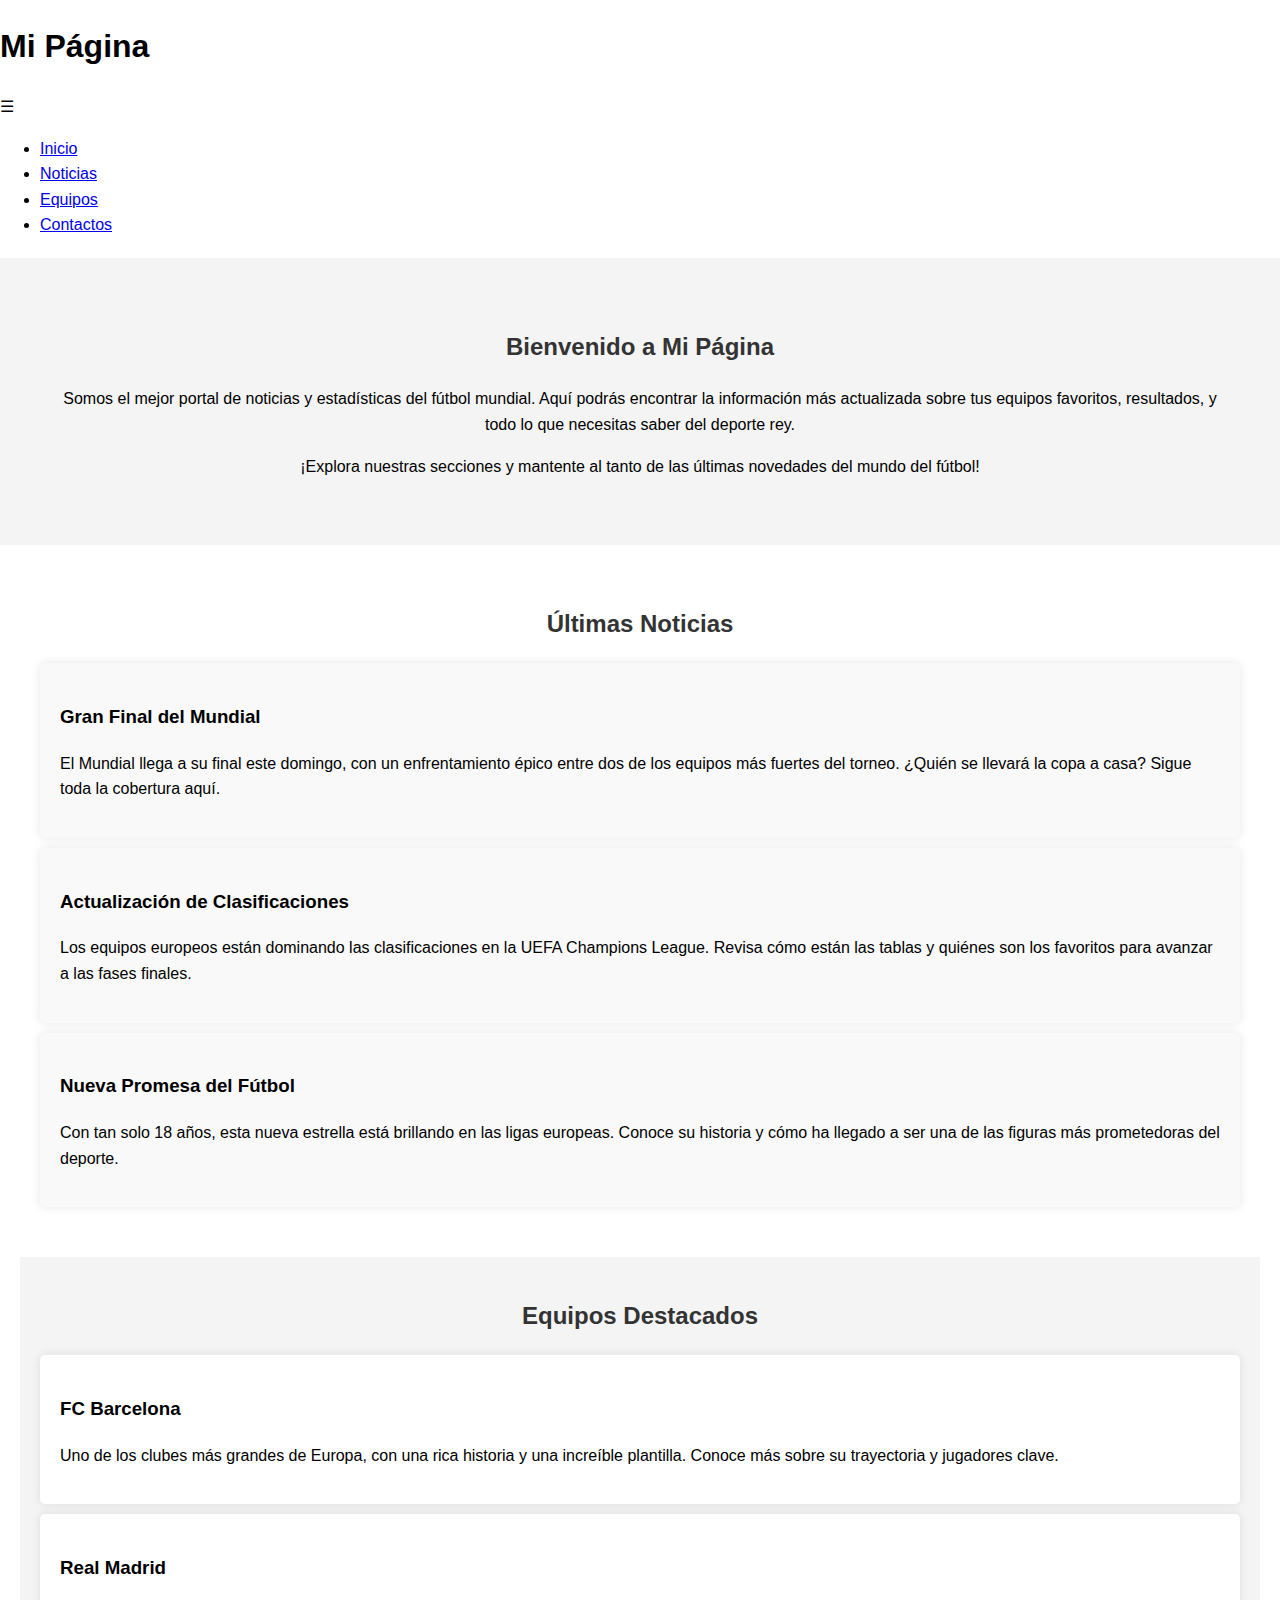
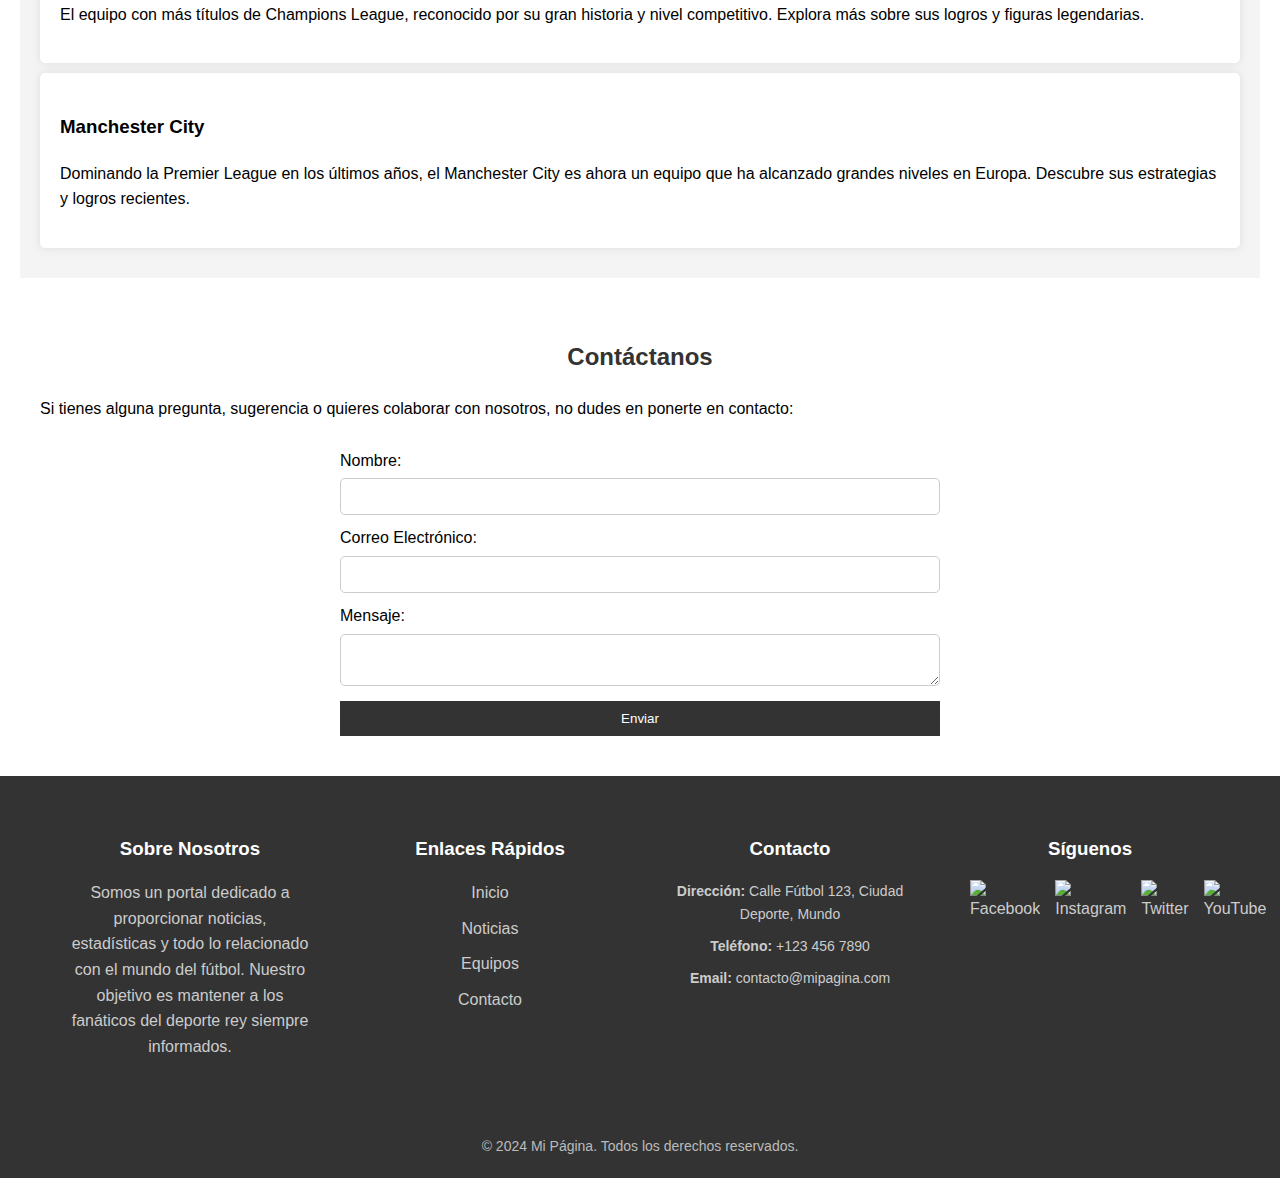
==== fifa/index.html @ 0c9778e5 "send" ====
<!DOCTYPE html>
<html lang="es">
  <head>
    <meta charset="UTF-8" />
    <meta name="viewport" content="width=device-width, initial-scale=1.0" />
    <title>FIFA</title>
    <link rel="stylesheet" href="styles.css" />
  </head>
  <body>
    <header>
      <nav>
        <div class="logo">
          <h1>Mi Página</h1>
        </div>
        <div class="menu-icon" id="menu-icon">
          <span>&#9776;</span>
        </div>
        <ul class="nav-links" id="nav-links">
          <li><a href="#">Inicio</a></li>
          <li><a href="#">Noticias</a></li>
          <li><a href="#">Equipos</a></li>
          <li><a href="#">Contactos</a></li>
        </ul>
      </nav>
    </header>

    <main>
      <!-- Sección de Inicio -->
      <section id="inicio">
        <h2>Bienvenido a Mi Página</h2>
        <p>Somos el mejor portal de noticias y estadísticas del fútbol mundial. Aquí podrás encontrar la información más actualizada sobre tus equipos favoritos, resultados, y todo lo que necesitas saber del deporte rey.</p>
        <p>¡Explora nuestras secciones y mantente al tanto de las últimas novedades del mundo del fútbol!</p>
      </section>

      <!-- Sección de Noticias -->
      <section id="noticias">
        <h2>Últimas Noticias</h2>
        <article>
          <h3>Gran Final del Mundial</h3>
          <p>El Mundial llega a su final este domingo, con un enfrentamiento épico entre dos de los equipos más fuertes del torneo. ¿Quién se llevará la copa a casa? Sigue toda la cobertura aquí.</p>
        </article>
        <article>
          <h3>Actualización de Clasificaciones</h3>
          <p>Los equipos europeos están dominando las clasificaciones en la UEFA Champions League. Revisa cómo están las tablas y quiénes son los favoritos para avanzar a las fases finales.</p>
        </article>
        <article>
          <h3>Nueva Promesa del Fútbol</h3>
          <p>Con tan solo 18 años, esta nueva estrella está brillando en las ligas europeas. Conoce su historia y cómo ha llegado a ser una de las figuras más prometedoras del deporte.</p>
        </article>
      </section>

      <!-- Sección de Equipos -->
      <section id="equipos">
        <h2>Equipos Destacados</h2>
        <div class="equipo">
          <h3>FC Barcelona</h3>
          <p>Uno de los clubes más grandes de Europa, con una rica historia y una increíble plantilla. Conoce más sobre su trayectoria y jugadores clave.</p>
        </div>
        <div class="equipo">
          <h3>Real Madrid</h3>
          <p>El equipo con más títulos de Champions League, reconocido por su gran historia y nivel competitivo. Explora más sobre sus logros y figuras legendarias.</p>
        </div>
        <div class="equipo">
          <h3>Manchester City</h3>
          <p>Dominando la Premier League en los últimos años, el Manchester City es ahora un equipo que ha alcanzado grandes niveles en Europa. Descubre sus estrategias y logros recientes.</p>
        </div>
      </section>

      <!-- Sección de Contacto -->
      <section id="contacto">
        <h2>Contáctanos</h2>
        <p>Si tienes alguna pregunta, sugerencia o quieres colaborar con nosotros, no dudes en ponerte en contacto:</p>
        <form>
          <label for="nombre">Nombre:</label>
          <input type="text" id="nombre" name="nombre" required />

          <label for="email">Correo Electrónico:</label>
          <input type="email" id="email" name="email" required />

          <label for="mensaje">Mensaje:</label>
          <textarea id="mensaje" name="mensaje" required></textarea>

          <button type="submit">Enviar</button>
        </form>
      </section>
    </main>
    <footer>
      <div class="footer-container">
        <div class="footer-section about">
          <h3>Sobre Nosotros</h3>
          <p>Somos un portal dedicado a proporcionar noticias, estadísticas y todo lo relacionado con el mundo del fútbol. Nuestro objetivo es mantener a los fanáticos del deporte rey siempre informados.</p>
        </div>
        <div class="footer-section quick-links">
          <h3>Enlaces Rápidos</h3>
          <ul>
            <li><a href="#inicio">Inicio</a></li>
            <li><a href="#noticias">Noticias</a></li>
            <li><a href="#equipos">Equipos</a></li>
            <li><a href="#contacto">Contacto</a></li>
          </ul>
        </div>
        <div class="footer-section contact">
          <h3>Contacto</h3>
          <ul>
            <li><strong>Dirección:</strong> Calle Fútbol 123, Ciudad Deporte, Mundo</li>
            <li><strong>Teléfono:</strong> +123 456 7890</li>
            <li><strong>Email:</strong> contacto@mipagina.com</li>
          </ul>
        </div>
        <div class="footer-section social-media">
          <h3>Síguenos</h3>
          <ul class="social-links">
            <li>
              <a href="#"><img src="https://img.icons8.com/ios-filled/50/ffffff/facebook-new.png" alt="Facebook" /></a>
            </li>
            <li>
              <a href="#"><img src="https://img.icons8.com/ios-filled/50/ffffff/instagram-new.png" alt="Instagram" /></a>
            </li>
            <li>
              <a href="#"><img src="https://img.icons8.com/ios-filled/50/ffffff/twitter-squared.png" alt="Twitter" /></a>
            </li>
            <li>
              <a href="#"><img src="https://img.icons8.com/ios-filled/50/ffffff/youtube-play.png" alt="YouTube" /></a>
            </li>
          </ul>
        </div>
      </div>
      <div class="footer-bottom">
        <p>&copy; 2024 Mi Página. Todos los derechos reservados.</p>
      </div>
    </footer>

    <script src="scripts.js"></script>
  </body>
</html>
---- fifa/styles.css ----
/* General */
body {
    font-family: Arial, sans-serif;
    padding: 0;
    margin: 0;
    line-height: 1.6;
}

h2 {
    margin-top: 20px;
    text-align: center;
    color: #333;
}

/* Secciones */
section {
    padding: 20px;
    margin: 20px auto;
    max-width: 1200px;
}

section#inicio {
    background-color: #f4f4f4;
    padding: 50px;
    text-align: center;
}

section#noticias {
    background-color: #fff;
}

section#noticias article {
    background-color: #f9f9f9;
    padding: 20px;
    margin: 10px 0;
    border-radius: 5px;
    box-shadow: 0 0 10px rgba(0, 0, 0, 0.1);
}

section#equipos {
    background-color: #f4f4f4;
}

section#equipos .equipo {
    background-color: #fff;
    padding: 20px;
    margin: 10px 0;
    border-radius: 5px;
    box-shadow: 0 0 10px rgba(0, 0, 0, 0.1);
}

section#contacto {
    background-color: #fff;
}

form {
    max-width: 600px;
    margin: 0 auto;
    display: flex;
    flex-direction: column;
}

form label {
    margin-top: 10px;
}

form input,
form textarea {
    padding: 10px;
    margin-top: 5px;
    border: 1px solid #ccc;
    border-radius: 5px;
}

form button {
    margin-top: 15px;
    padding: 10px;
    background-color: #333;
    color: white;
    border: none;
    cursor: pointer;
}

form button:hover {
    background-color: #555;
}

/* Footer */
footer {
    text-align: center;
    padding: 20px;
    background-color: #333;
    color: white;
    margin-top: 20px;
}

/* Responsivo */
@media (max-width: 768px) {
    section {
        padding: 10px;
    }

    form input,
    form textarea {
        width: 100%;
    }
}

/* Footer */
footer {
    background-color: #333;
    color: white;
    padding: 20px 0;
    font-size: 16px;
}

.footer-container {
    display: flex;
    flex-wrap: wrap;
    justify-content: space-around;
    padding: 20px;
    max-width: 1200px;
    margin: 0 auto;
}

.footer-section {
    flex-basis: 20%;
    min-width: 200px;
    margin-bottom: 20px;
}

.footer-section h3 {
    margin-bottom: 15px;
    color: #ffffff;
}

.footer-section p {
    line-height: 1.6;
    color: #cccccc;
}

.footer-section ul {
    list-style-type: none;
    padding: 0;
}

.footer-section ul li {
    margin-bottom: 10px;
    color: #cccccc;
}

.footer-section ul li a {
    color: #cccccc;
    text-decoration: none;
}

.footer-section ul li a:hover {
    color: white;
}

.footer-section.contact ul li {
    font-size: 14px;
}

.footer-section.social-media .social-links {
    display: flex;
}

.footer-section.social-media .social-links li {
    margin-right: 15px;
}

.footer-section.social-media .social-links li img {
    width: 30px;
    height: 30px;
}

.footer-bottom {
    text-align: center;
    margin-top: 20px;
    font-size: 14px;
    color: #bbbbbb;
}

.footer-bottom p {
    margin: 0;
}

/* Responsivo */
@media (max-width: 768px) {
    .footer-container {
        flex-direction: column;
        align-items: center;
    }

    .footer-section {
        flex-basis: 100%;
        text-align: center;
    }

    .footer-section ul {
        text-align: center;
    }

    .footer-section.social-media .social-links {
        justify-content: center;
    }
}
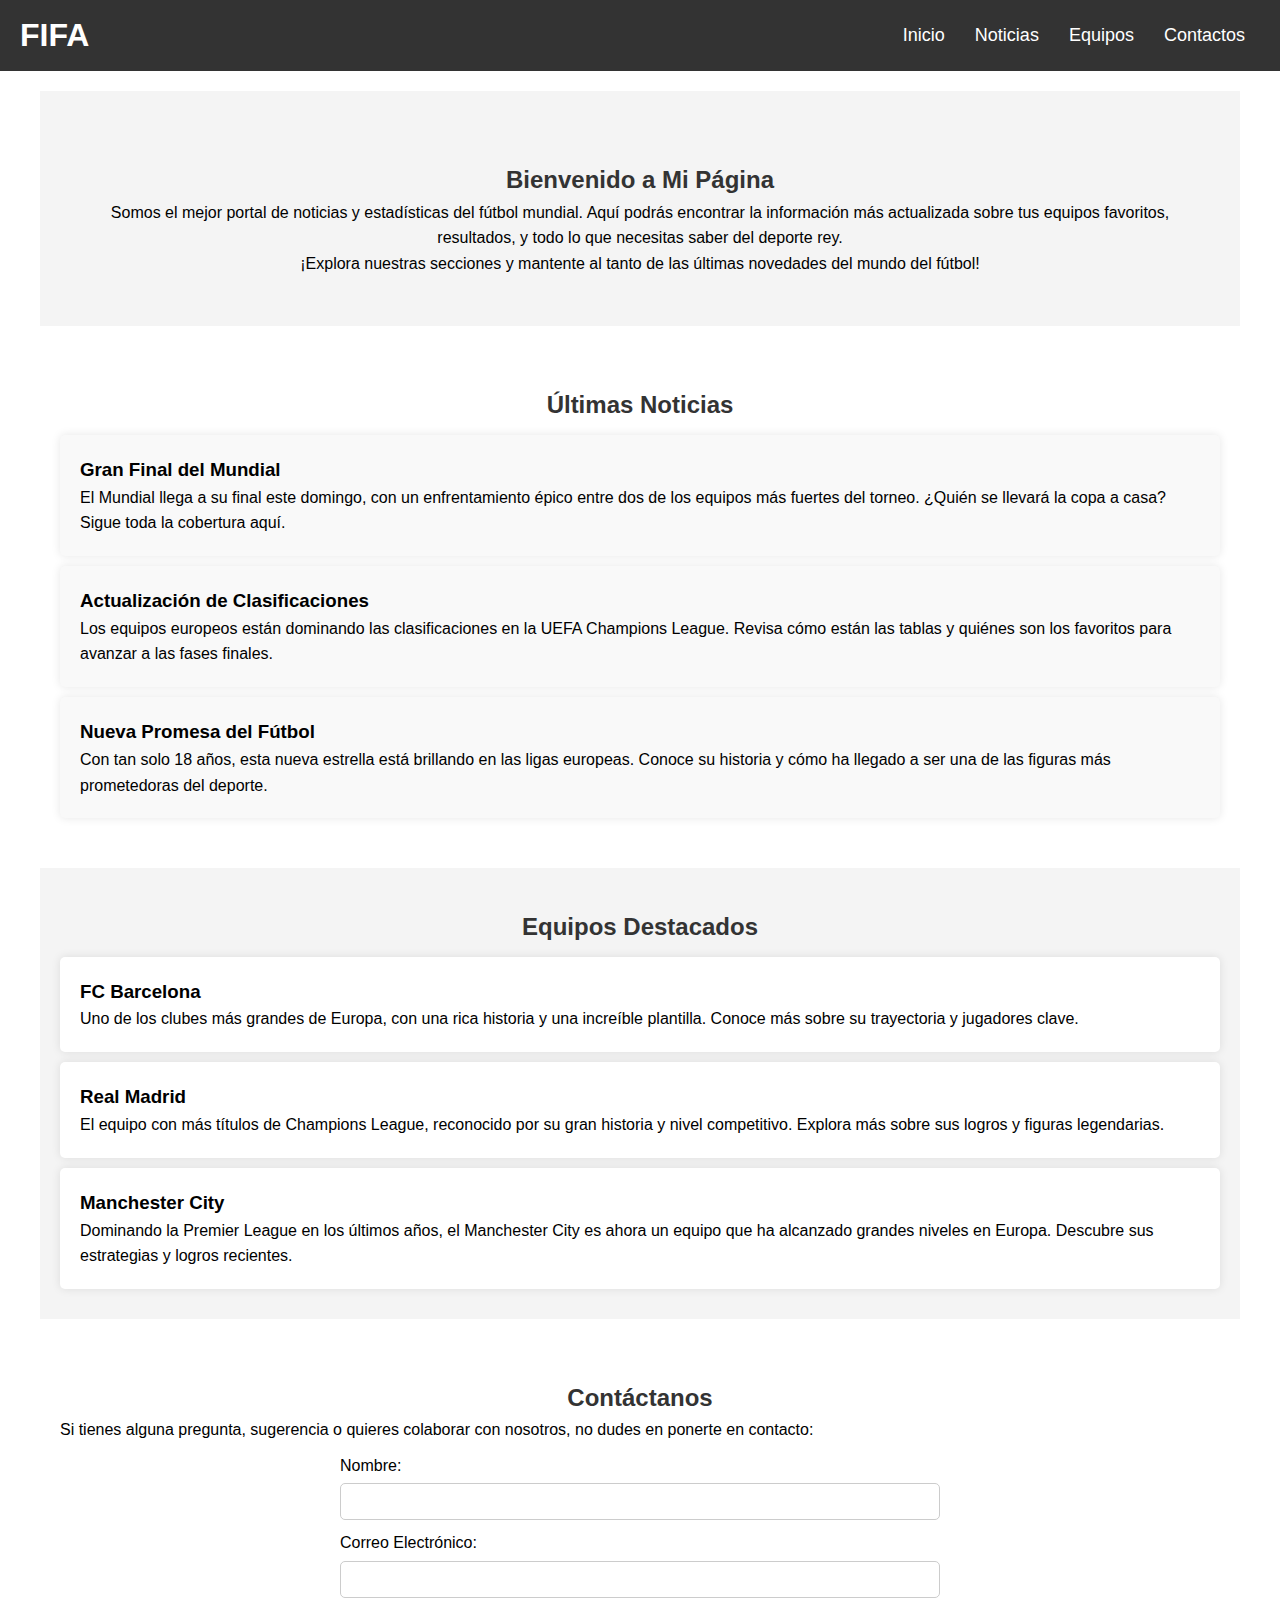
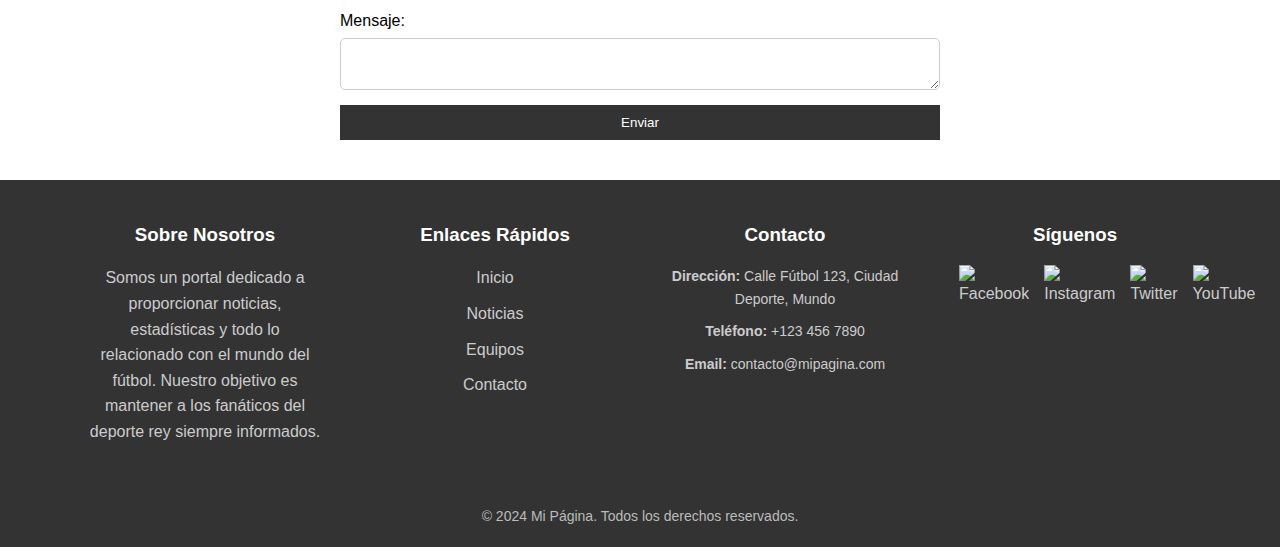
==== commit f23a9ace: "send" ====
--- a/fifa/index.html
+++ b/fifa/index.html
@@ -10,7 +10,7 @@
     <header>
       <nav>
         <div class="logo">
-          <h1>Mi Página</h1>
+          <h1>FIFA</h1>
         </div>
         <div class="menu-icon" id="menu-icon">
           <span>&#9776;</span>
--- a/fifa/styles.css
+++ b/fifa/styles.css
@@ -1,3 +1,77 @@
+* {
+    margin: 0;
+    padding: 0;
+    box-sizing: border-box;
+}
+
+body {
+    font-family: Arial, sans-serif;
+}
+
+header {
+    background-color: #333;
+    padding: 10px 20px;
+}
+
+.logo h1 {
+    color: white;
+}
+
+nav {
+    display: flex;
+    justify-content: space-between;
+    align-items: center;
+}
+
+.nav-links {
+    display: flex;
+    list-style: none;
+}
+
+.nav-links li {
+    margin: 0 15px;
+}
+
+.nav-links li a {
+    text-decoration: none;
+    color: white;
+    font-size: 18px;
+}
+
+.menu-icon {
+    display: none;
+    color: white;
+    font-size: 30px;
+    cursor: pointer;
+}
+
+/* Responsivo: en pantallas pequeñas */
+@media (max-width: 768px) {
+    .nav-links {
+        display: none;
+        flex-direction: column;
+        position: absolute;
+        top: 60px;
+        right: 20px;
+        background-color: #333;
+        width: 200px;
+        border-radius: 5px;
+    }
+
+    .nav-links li {
+        margin: 15px 0;
+        text-align: center;
+    }
+
+    .menu-icon {
+        display: block;
+    }
+
+    .nav-links.active {
+        display: flex;
+    }
+}
+
 /* General */
 body {
     font-family: Arial, sans-serif;
@@ -205,4 +279,4 @@
     .footer-section.social-media .social-links {
         justify-content: center;
     }
-}
+}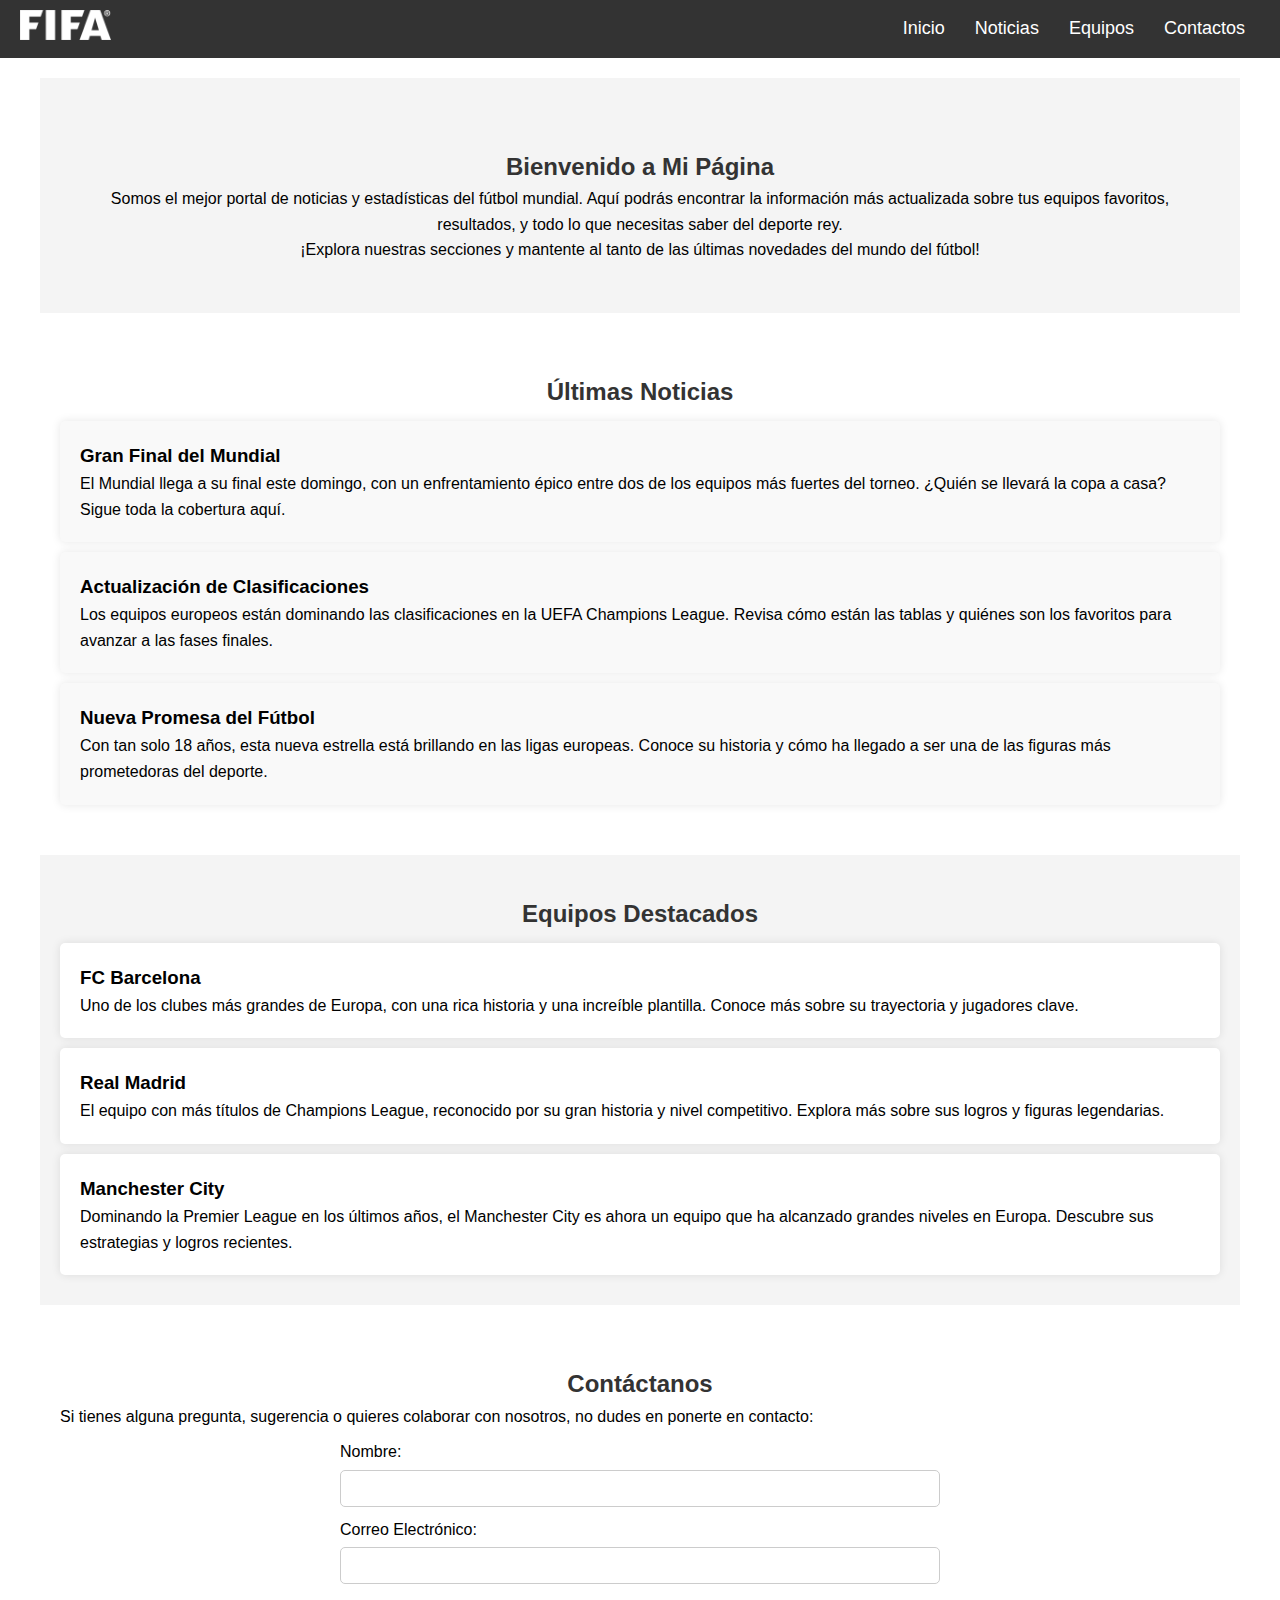
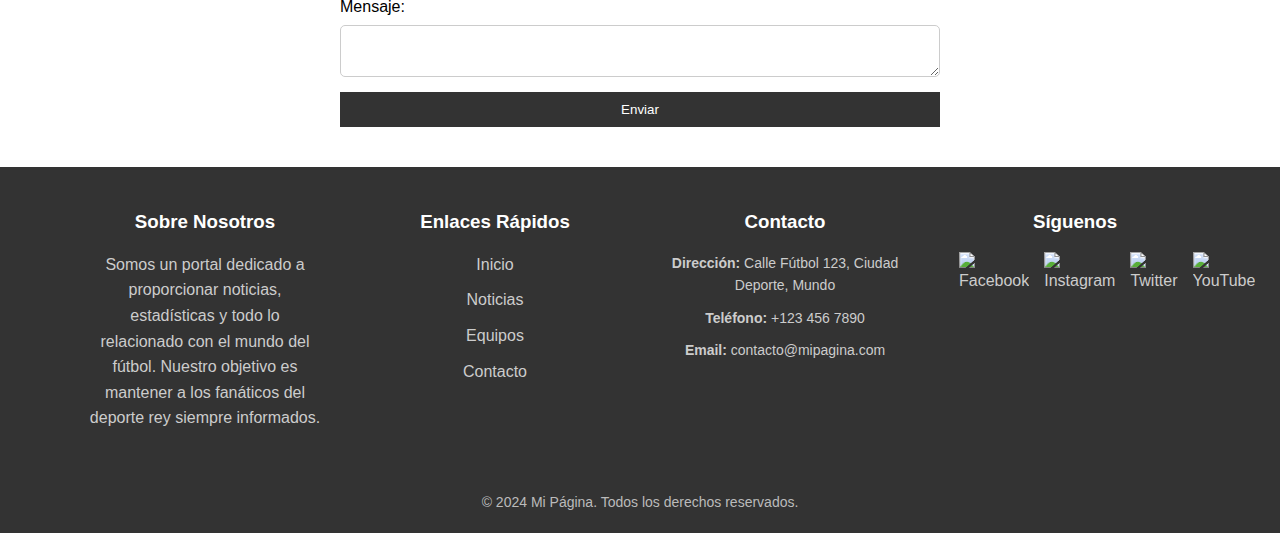
==== commit a0c565c5: "send" ====
--- a/fifa/index.html
+++ b/fifa/index.html
@@ -10,7 +10,7 @@
     <header>
       <nav>
         <div class="logo">
-          <h1>FIFA</h1>
+          <img class="logo-img" src="img/logo.png" alt="Logo">
         </div>
         <div class="menu-icon" id="menu-icon">
           <span>&#9776;</span>
--- a/fifa/styles.css
+++ b/fifa/styles.css
@@ -6,6 +6,9 @@
 
 body {
     font-family: Arial, sans-serif;
+    padding: 0;
+    margin: 0;
+    line-height: 1.6;
 }
 
 header {
@@ -13,8 +16,8 @@
     padding: 10px 20px;
 }
 
-.logo h1 {
-    color: white;
+.logo-img {
+    height: 30px;
 }
 
 nav {
@@ -45,7 +48,6 @@
     cursor: pointer;
 }
 
-/* Responsivo: en pantallas pequeñas */
 @media (max-width: 768px) {
     .nav-links {
         display: none;
@@ -72,21 +74,12 @@
     }
 }
 
-/* General */
-body {
-    font-family: Arial, sans-serif;
-    padding: 0;
-    margin: 0;
-    line-height: 1.6;
-}
-
 h2 {
     margin-top: 20px;
     text-align: center;
     color: #333;
 }
 
-/* Secciones */
 section {
     padding: 20px;
     margin: 20px auto;
@@ -159,7 +152,6 @@
     background-color: #555;
 }
 
-/* Footer */
 footer {
     text-align: center;
     padding: 20px;
@@ -168,7 +160,6 @@
     margin-top: 20px;
 }
 
-/* Responsivo */
 @media (max-width: 768px) {
     section {
         padding: 10px;
@@ -180,7 +171,6 @@
     }
 }
 
-/* Footer */
 footer {
     background-color: #333;
     color: white;
@@ -260,7 +250,6 @@
     margin: 0;
 }
 
-/* Responsivo */
 @media (max-width: 768px) {
     .footer-container {
         flex-direction: column;
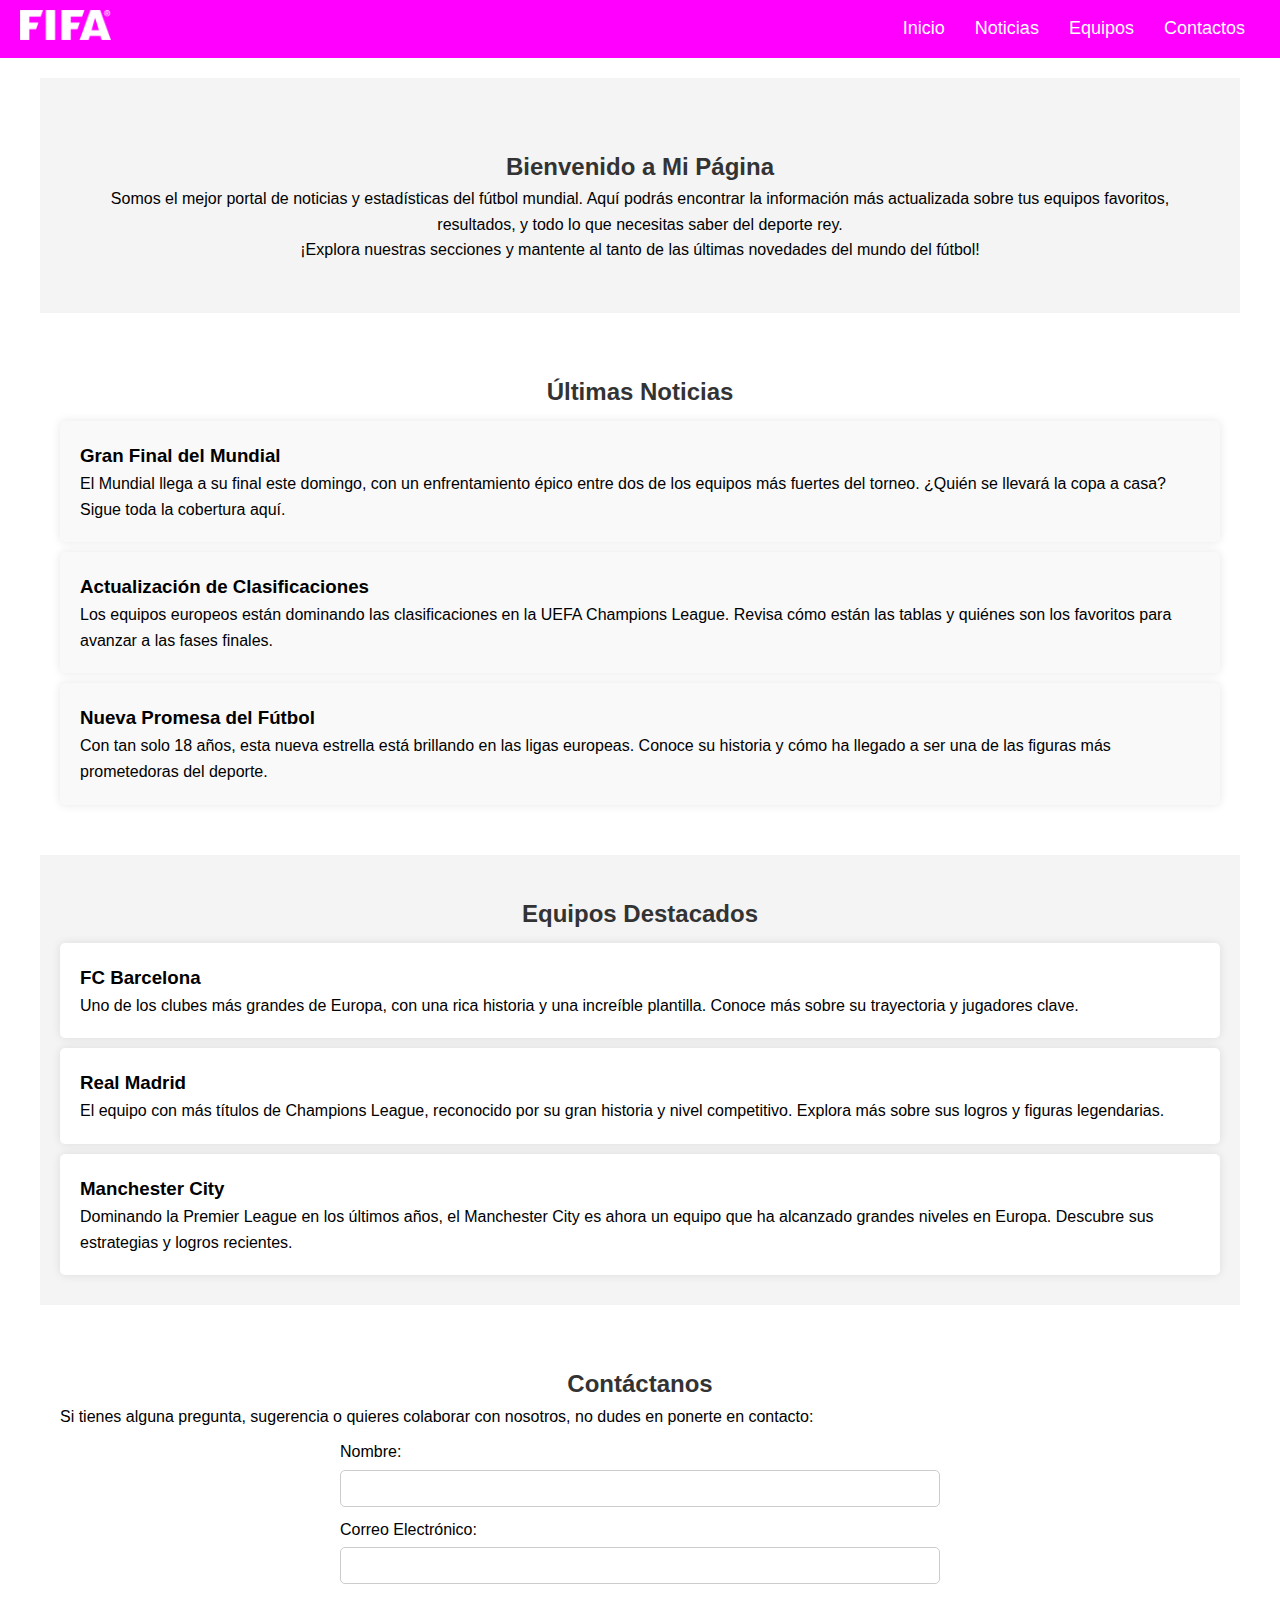
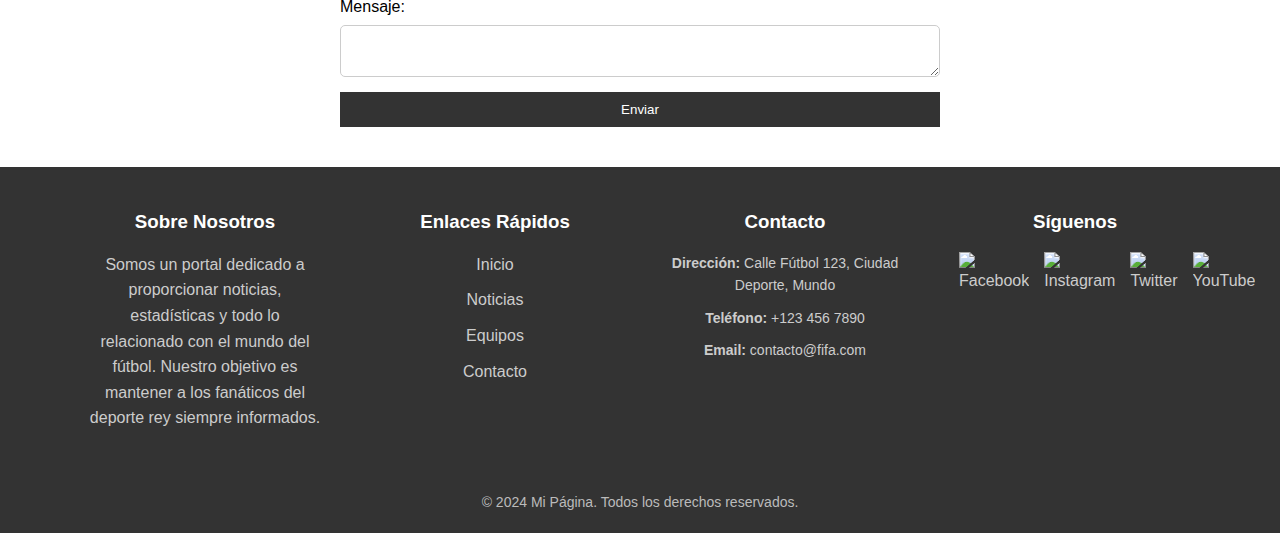
==== commit e832ae96: "send" ====
--- a/fifa/index.html
+++ b/fifa/index.html
@@ -104,7 +104,7 @@
           <ul>
             <li><strong>Dirección:</strong> Calle Fútbol 123, Ciudad Deporte, Mundo</li>
             <li><strong>Teléfono:</strong> +123 456 7890</li>
-            <li><strong>Email:</strong> contacto@mipagina.com</li>
+            <li><strong>Email:</strong> contacto@fifa.com</li>
           </ul>
         </div>
         <div class="footer-section social-media">
--- a/fifa/styles.css
+++ b/fifa/styles.css
@@ -12,7 +12,7 @@
 }
 
 header {
-    background-color: #333;
+    background-color: #f0f;
     padding: 10px 20px;
 }
 
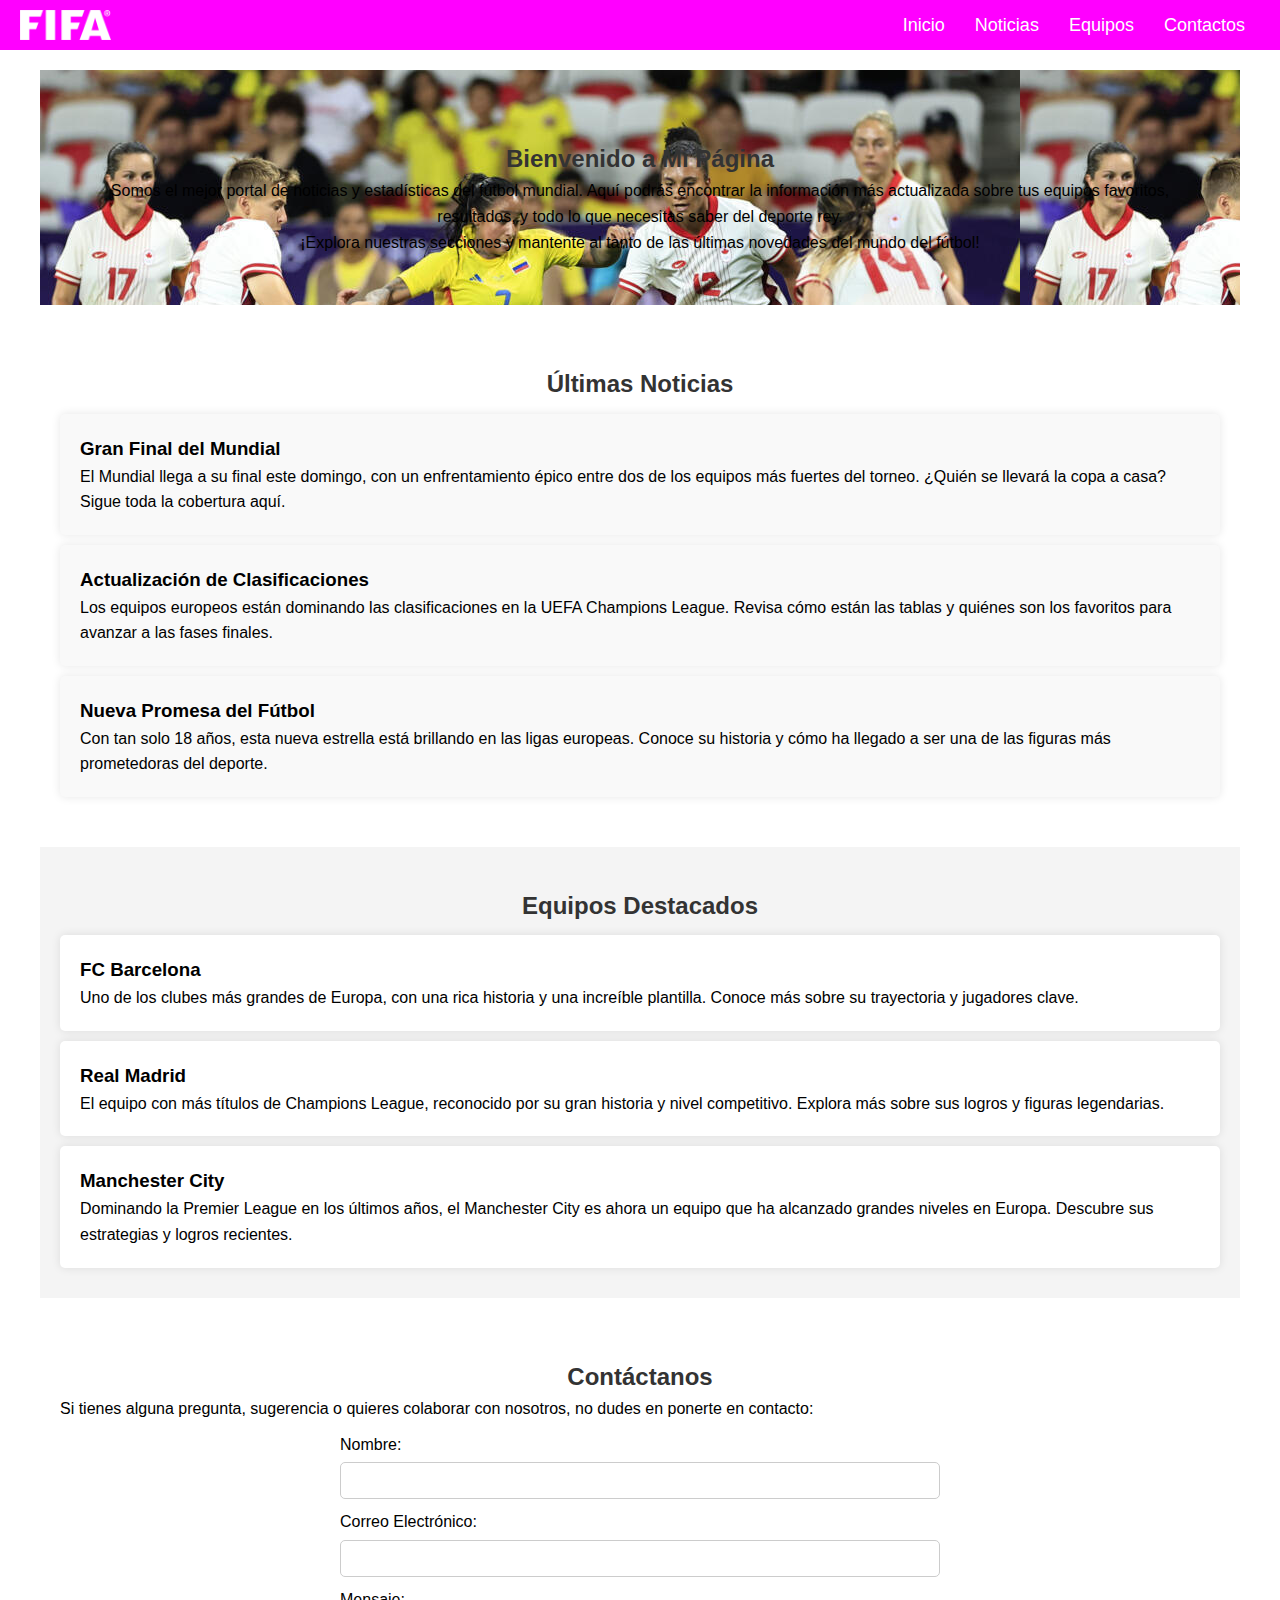
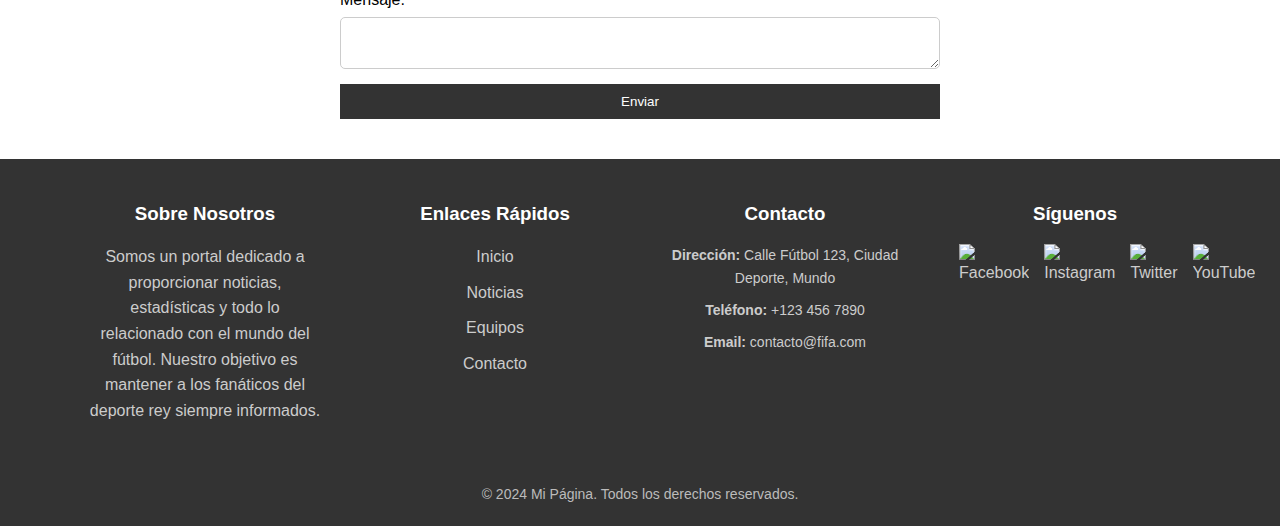
==== commit 7c140f3c: "send" ====
--- a/fifa/index.html
+++ b/fifa/index.html
@@ -25,14 +25,12 @@
     </header>
 
     <main>
-      <!-- Sección de Inicio -->
       <section id="inicio">
         <h2>Bienvenido a Mi Página</h2>
         <p>Somos el mejor portal de noticias y estadísticas del fútbol mundial. Aquí podrás encontrar la información más actualizada sobre tus equipos favoritos, resultados, y todo lo que necesitas saber del deporte rey.</p>
         <p>¡Explora nuestras secciones y mantente al tanto de las últimas novedades del mundo del fútbol!</p>
       </section>
 
-      <!-- Sección de Noticias -->
       <section id="noticias">
         <h2>Últimas Noticias</h2>
         <article>
@@ -49,7 +47,6 @@
         </article>
       </section>
 
-      <!-- Sección de Equipos -->
       <section id="equipos">
         <h2>Equipos Destacados</h2>
         <div class="equipo">
@@ -66,7 +63,6 @@
         </div>
       </section>
 
-      <!-- Sección de Contacto -->
       <section id="contacto">
         <h2>Contáctanos</h2>
         <p>Si tienes alguna pregunta, sugerencia o quieres colaborar con nosotros, no dudes en ponerte en contacto:</p>
--- a/fifa/styles.css
+++ b/fifa/styles.css
@@ -14,6 +14,11 @@
 header {
     background-color: #f0f;
     padding: 10px 20px;
+}
+
+.logo {
+    display: flex;
+    align-items: center;
 }
 
 .logo-img {
@@ -87,7 +92,7 @@
 }
 
 section#inicio {
-    background-color: #f4f4f4;
+    background-image: url(img/image.png);
     padding: 50px;
     text-align: center;
 }
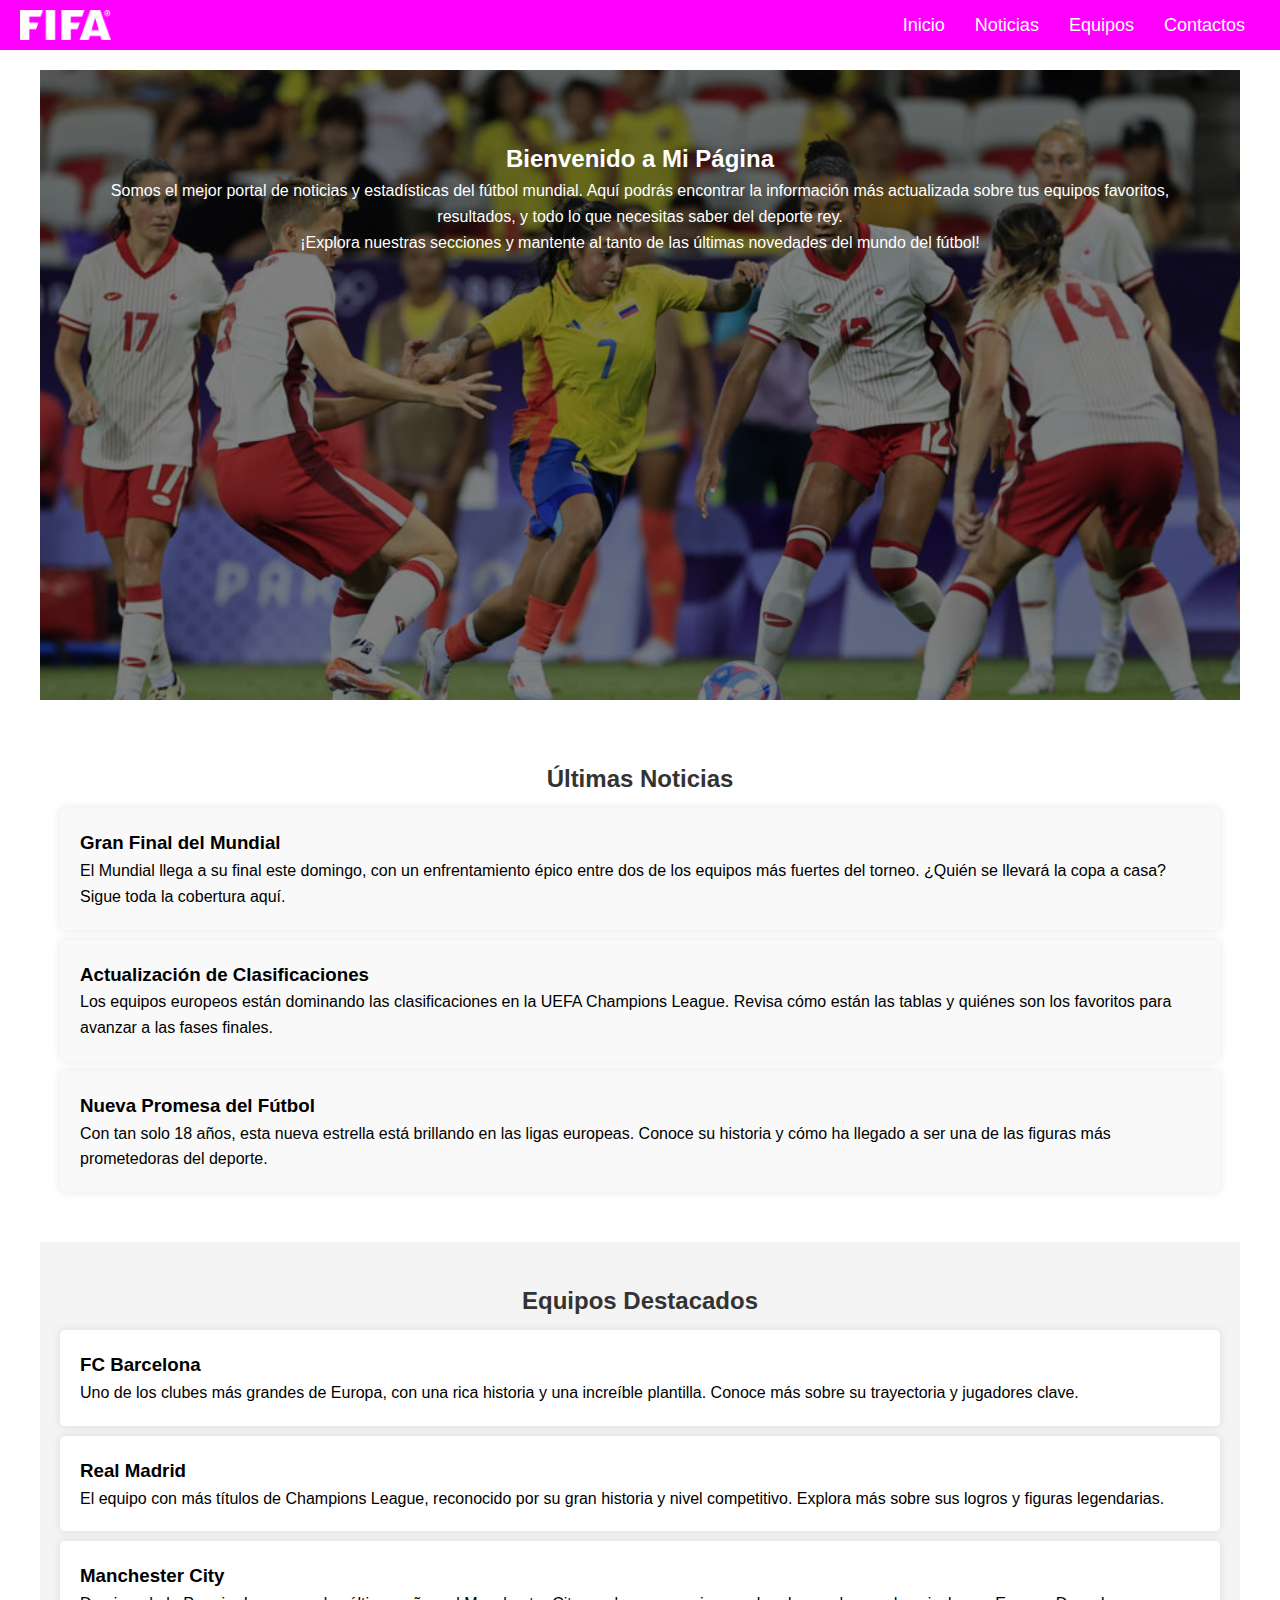
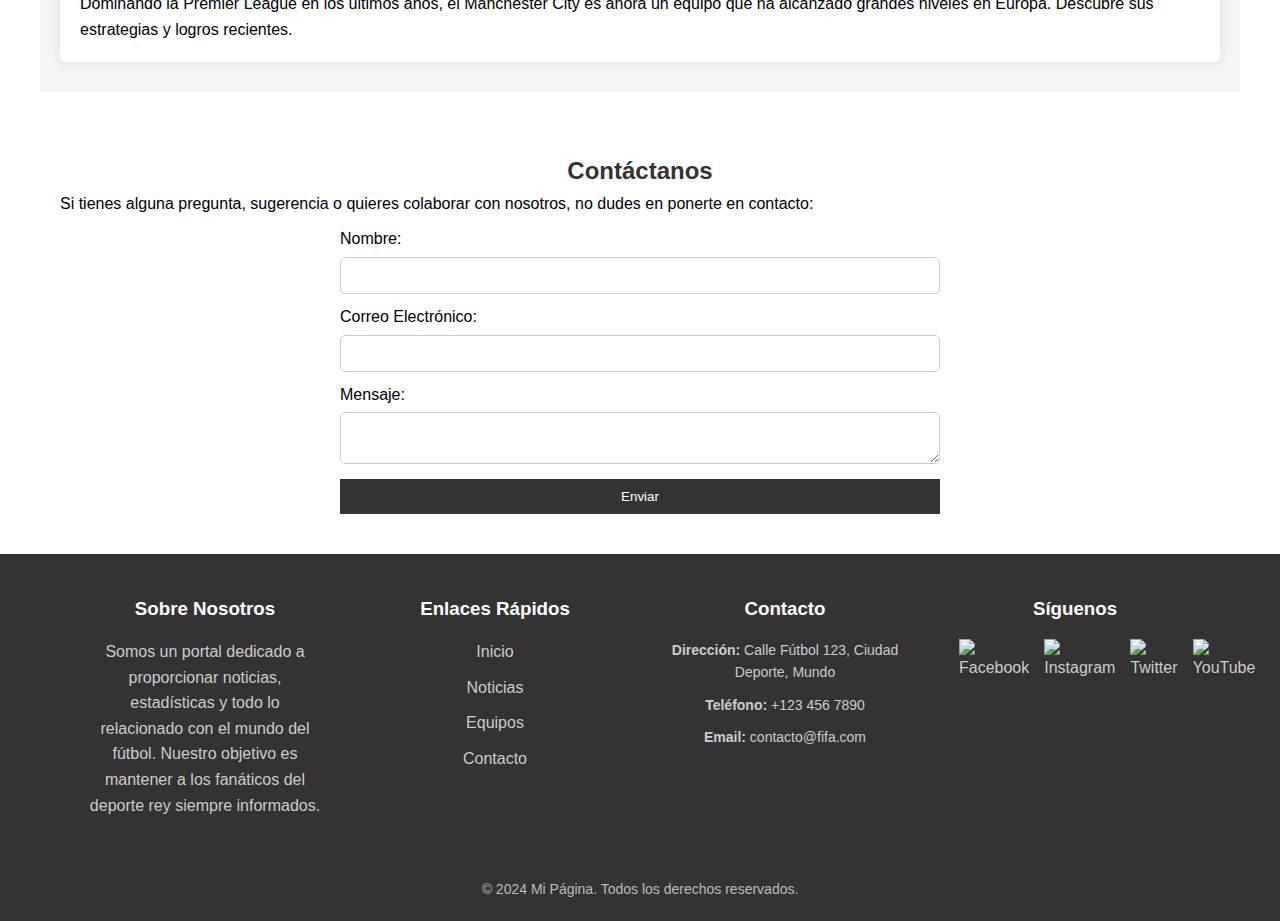
==== commit 989165b7: "send" ====
--- a/fifa/index.html
+++ b/fifa/index.html
@@ -3,8 +3,9 @@
   <head>
     <meta charset="UTF-8" />
     <meta name="viewport" content="width=device-width, initial-scale=1.0" />
+    <link rel="icon" href="img/logo.png">
+    <link rel="stylesheet" href="styles.css" />
     <title>FIFA</title>
-    <link rel="stylesheet" href="styles.css" />
   </head>
   <body>
     <header>
--- a/fifa/styles.css
+++ b/fifa/styles.css
@@ -34,6 +34,7 @@
 .nav-links {
     display: flex;
     list-style: none;
+    z-index: 100;
 }
 
 .nav-links li {
@@ -93,8 +94,20 @@
 
 section#inicio {
     background-image: url(img/image.png);
+    background-repeat: no-repeat;
+    background-size: cover;
     padding: 50px;
     text-align: center;
+    height: 70vh;
+    background-color: rgba(0, 0, 0, 0.5);
+    background-blend-mode: overlay;
+}
+
+#inicio h2,
+#inicio p {
+    position: relative;
+    z-index: 1;
+    color: #fff;
 }
 
 section#noticias {
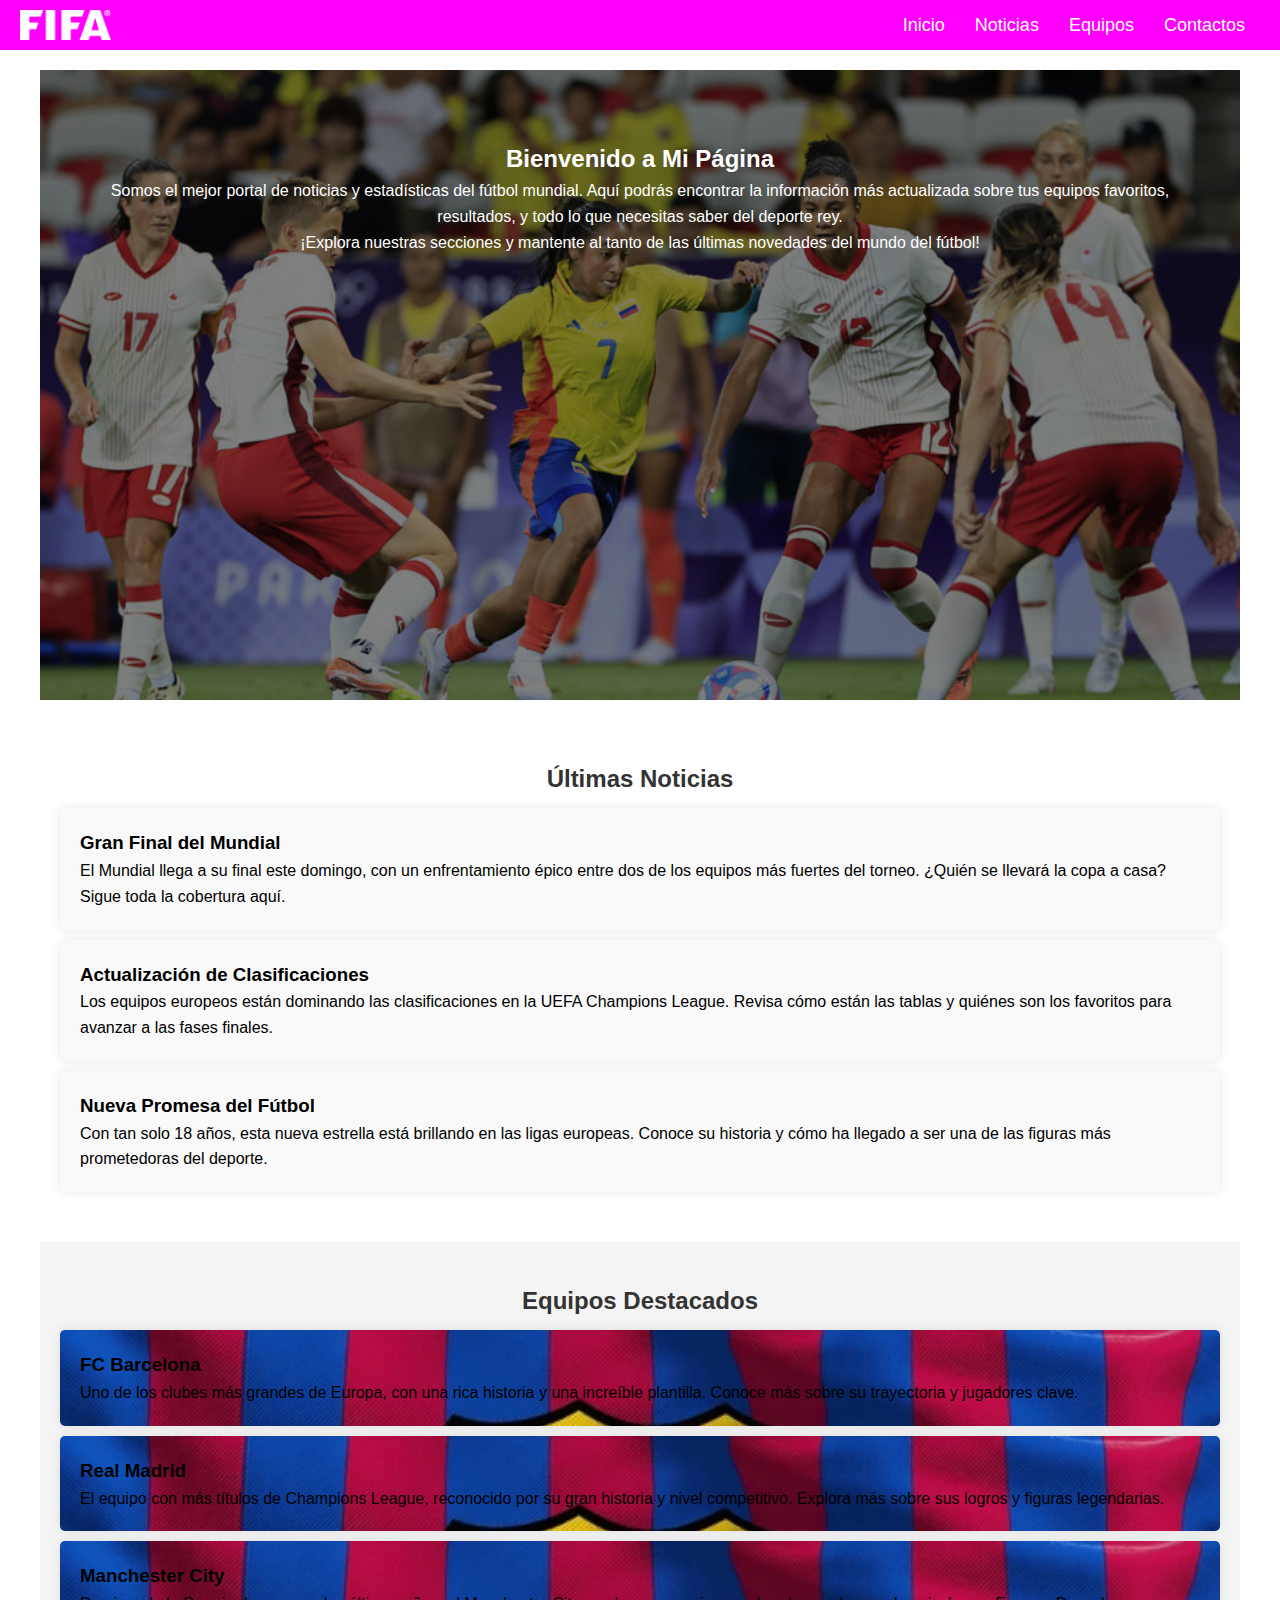
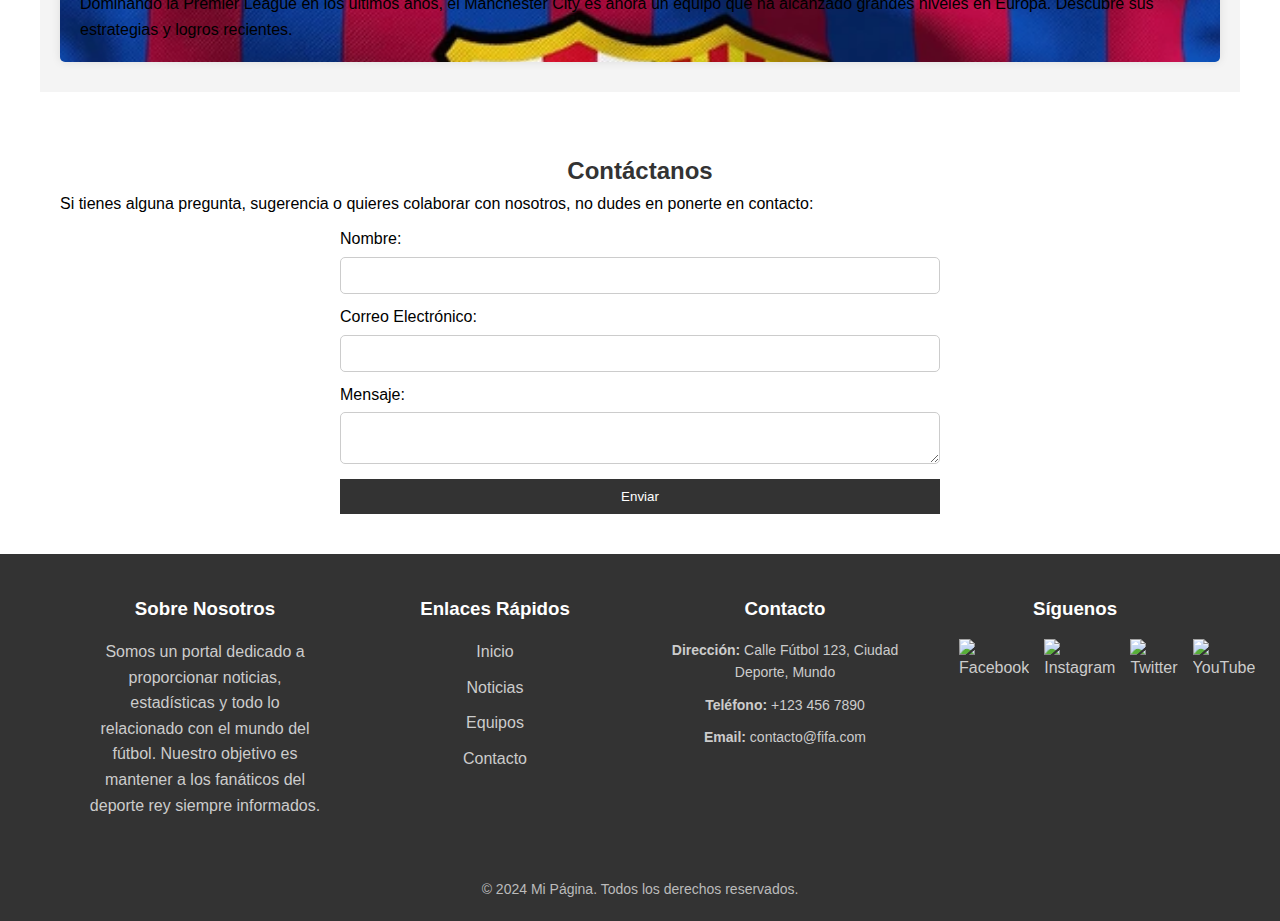
==== commit 5cc2e54f: "send" ====
--- a/fifa/index.html
+++ b/fifa/index.html
@@ -50,15 +50,15 @@
 
       <section id="equipos">
         <h2>Equipos Destacados</h2>
-        <div class="equipo">
+        <div class="equipo equipo1">
           <h3>FC Barcelona</h3>
           <p>Uno de los clubes más grandes de Europa, con una rica historia y una increíble plantilla. Conoce más sobre su trayectoria y jugadores clave.</p>
         </div>
-        <div class="equipo">
+        <div class="equipo equipo2">
           <h3>Real Madrid</h3>
           <p>El equipo con más títulos de Champions League, reconocido por su gran historia y nivel competitivo. Explora más sobre sus logros y figuras legendarias.</p>
         </div>
-        <div class="equipo">
+        <div class="equipo equipo3">
           <h3>Manchester City</h3>
           <p>Dominando la Premier League en los últimos años, el Manchester City es ahora un equipo que ha alcanzado grandes niveles en Europa. Descubre sus estrategias y logros recientes.</p>
         </div>
--- a/fifa/styles.css
+++ b/fifa/styles.css
@@ -134,6 +134,22 @@
     box-shadow: 0 0 10px rgba(0, 0, 0, 0.1);
 }
 
+.equipo1 {
+    background-image: url(img/barcelona.png);
+    background-repeat: no-repeat;
+    background-size: cover;
+}
+.equipo2 {
+    background-image: url(img/barcelona.png);
+    background-repeat: no-repeat;
+    background-size: cover;
+}
+.equipo3 {
+    background-image: url(img/barcelona.png);
+    background-repeat: no-repeat;
+    background-size: cover;
+}
+
 section#contacto {
     background-color: #fff;
 }
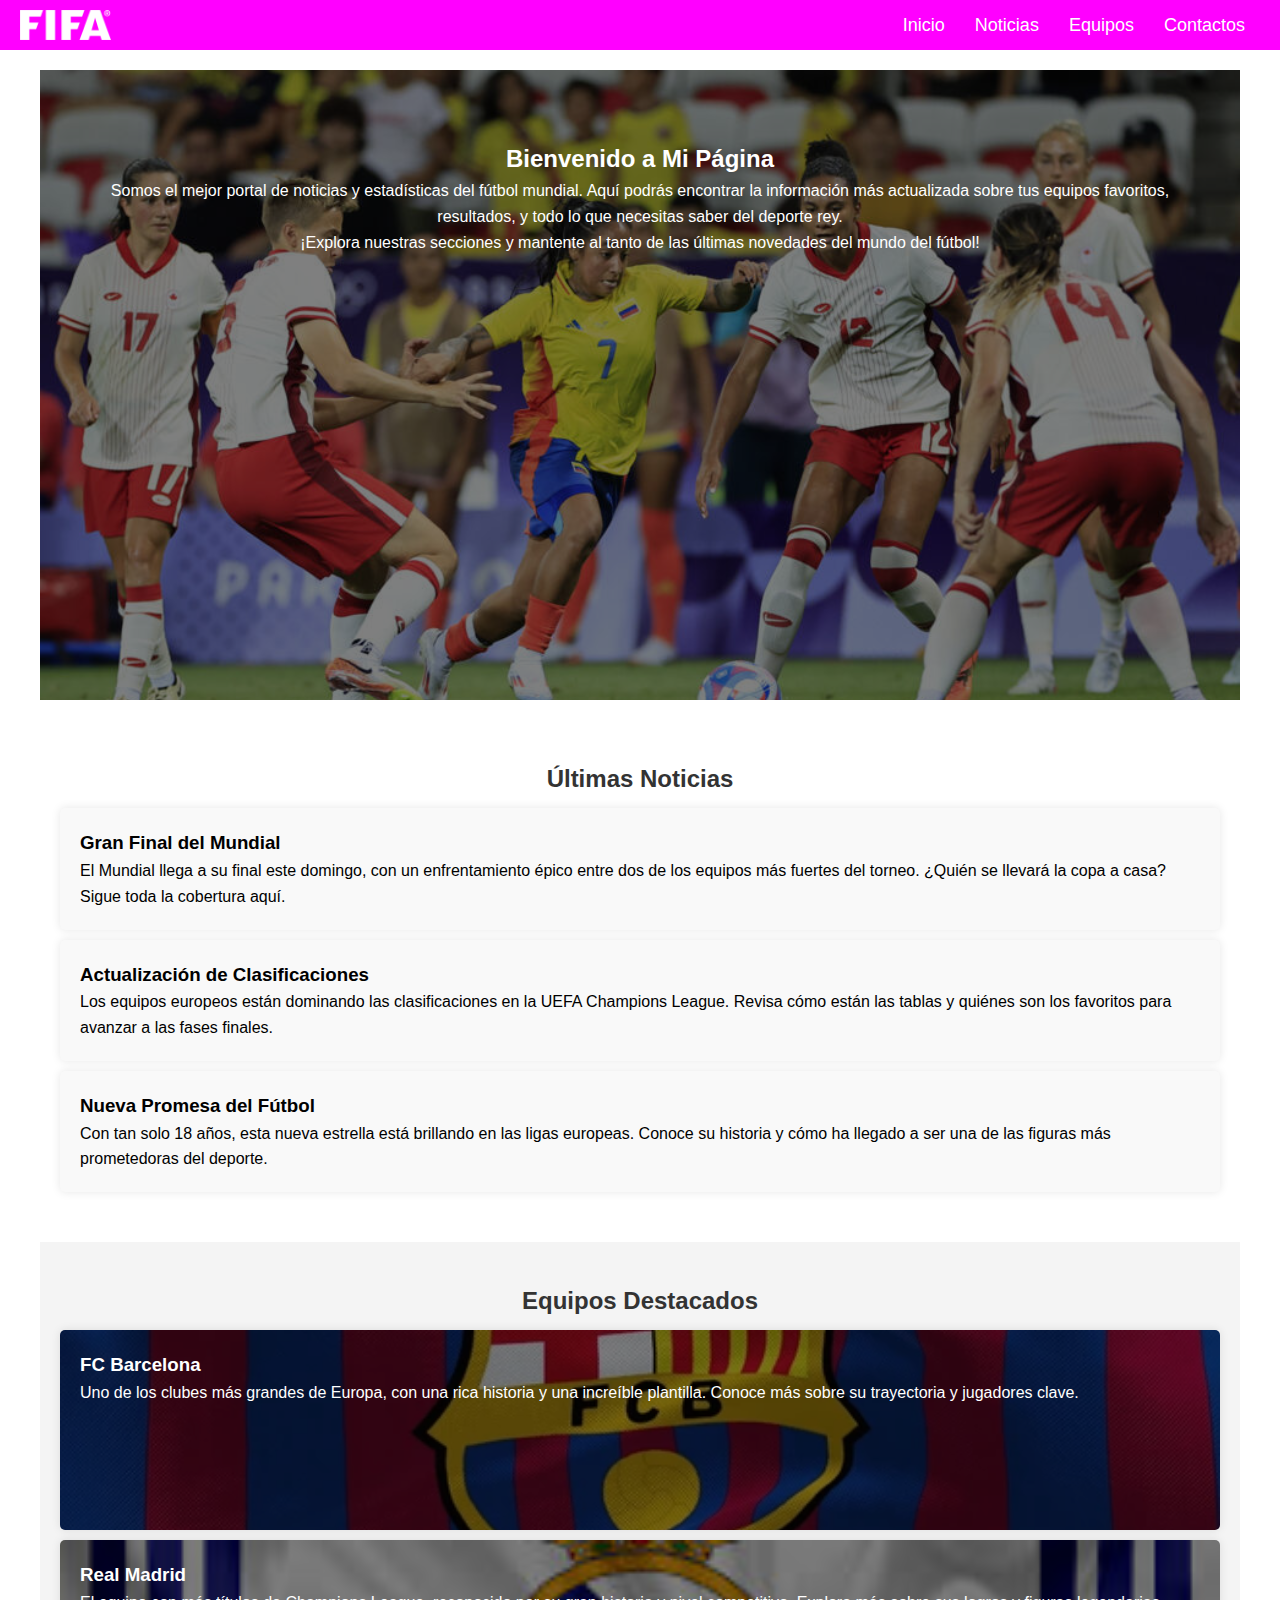
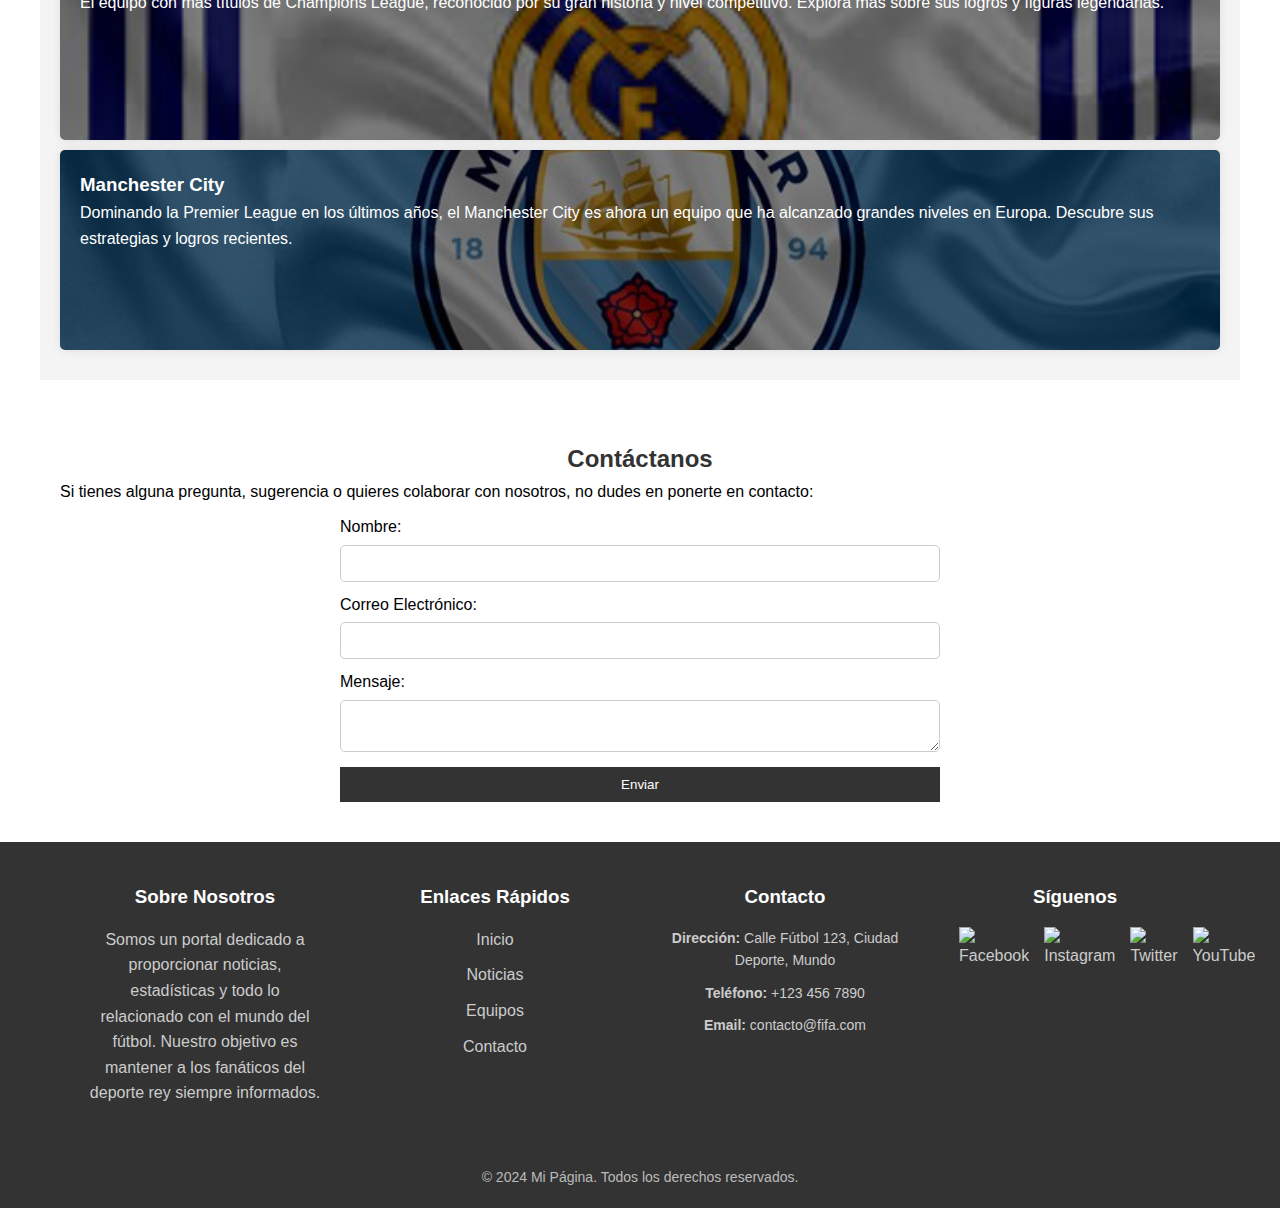
==== commit f46a0cf3: "send" ====
--- a/fifa/index.html
+++ b/fifa/index.html
@@ -3,7 +3,7 @@
   <head>
     <meta charset="UTF-8" />
     <meta name="viewport" content="width=device-width, initial-scale=1.0" />
-    <link rel="icon" href="img/logo.png">
+    <link rel="icon" href="img/logo.png" />
     <link rel="stylesheet" href="styles.css" />
     <title>FIFA</title>
   </head>
@@ -11,7 +11,7 @@
     <header>
       <nav>
         <div class="logo">
-          <img class="logo-img" src="img/logo.png" alt="Logo">
+          <img class="logo-img" src="img/logo.png" alt="Logo" />
         </div>
         <div class="menu-icon" id="menu-icon">
           <span>&#9776;</span>
--- a/fifa/styles.css
+++ b/fifa/styles.css
@@ -24,6 +24,7 @@
 .logo-img {
     height: 30px;
 }
+
 
 nav {
     display: flex;
@@ -127,7 +128,7 @@
 }
 
 section#equipos .equipo {
-    background-color: #fff;
+    color: #fff;
     padding: 20px;
     margin: 10px 0;
     border-radius: 5px;
@@ -138,16 +139,30 @@
     background-image: url(img/barcelona.png);
     background-repeat: no-repeat;
     background-size: cover;
-}
+    background-position: center;
+    height: 200px;
+    background-color: rgba(0, 0, 0, 0.5);
+    background-blend-mode: overlay;
+}
+
 .equipo2 {
-    background-image: url(img/barcelona.png);
+    background-image: url(img/realmadrid.png);
     background-repeat: no-repeat;
     background-size: cover;
-}
+    background-position: center;
+    height: 200px;
+    background-color: rgba(0, 0, 0, 0.5);
+    background-blend-mode: overlay;
+}
+
 .equipo3 {
-    background-image: url(img/barcelona.png);
+    background-image: url(img/manchester.png);
     background-repeat: no-repeat;
     background-size: cover;
+    background-position: center;
+    height: 200px;
+    background-color: rgba(0, 0, 0, 0.5);
+    background-blend-mode: overlay;
 }
 
 section#contacto {
